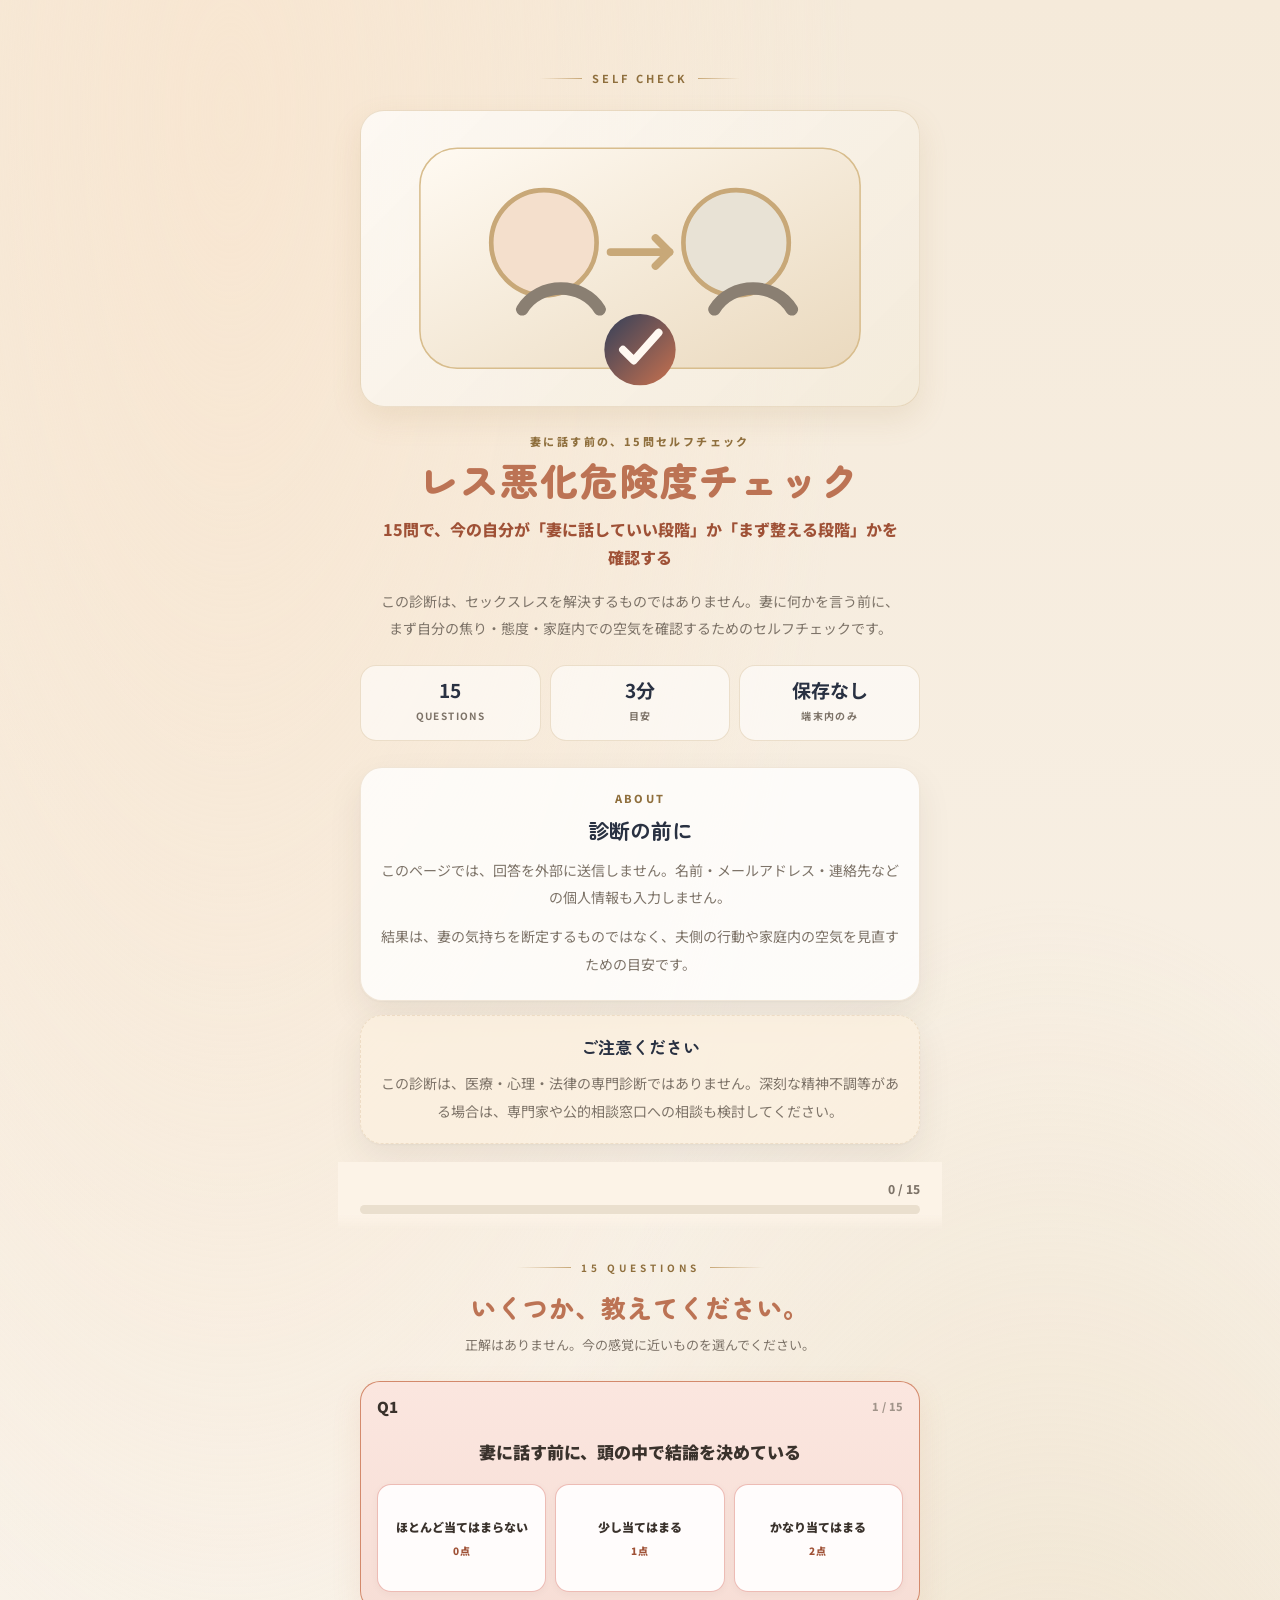
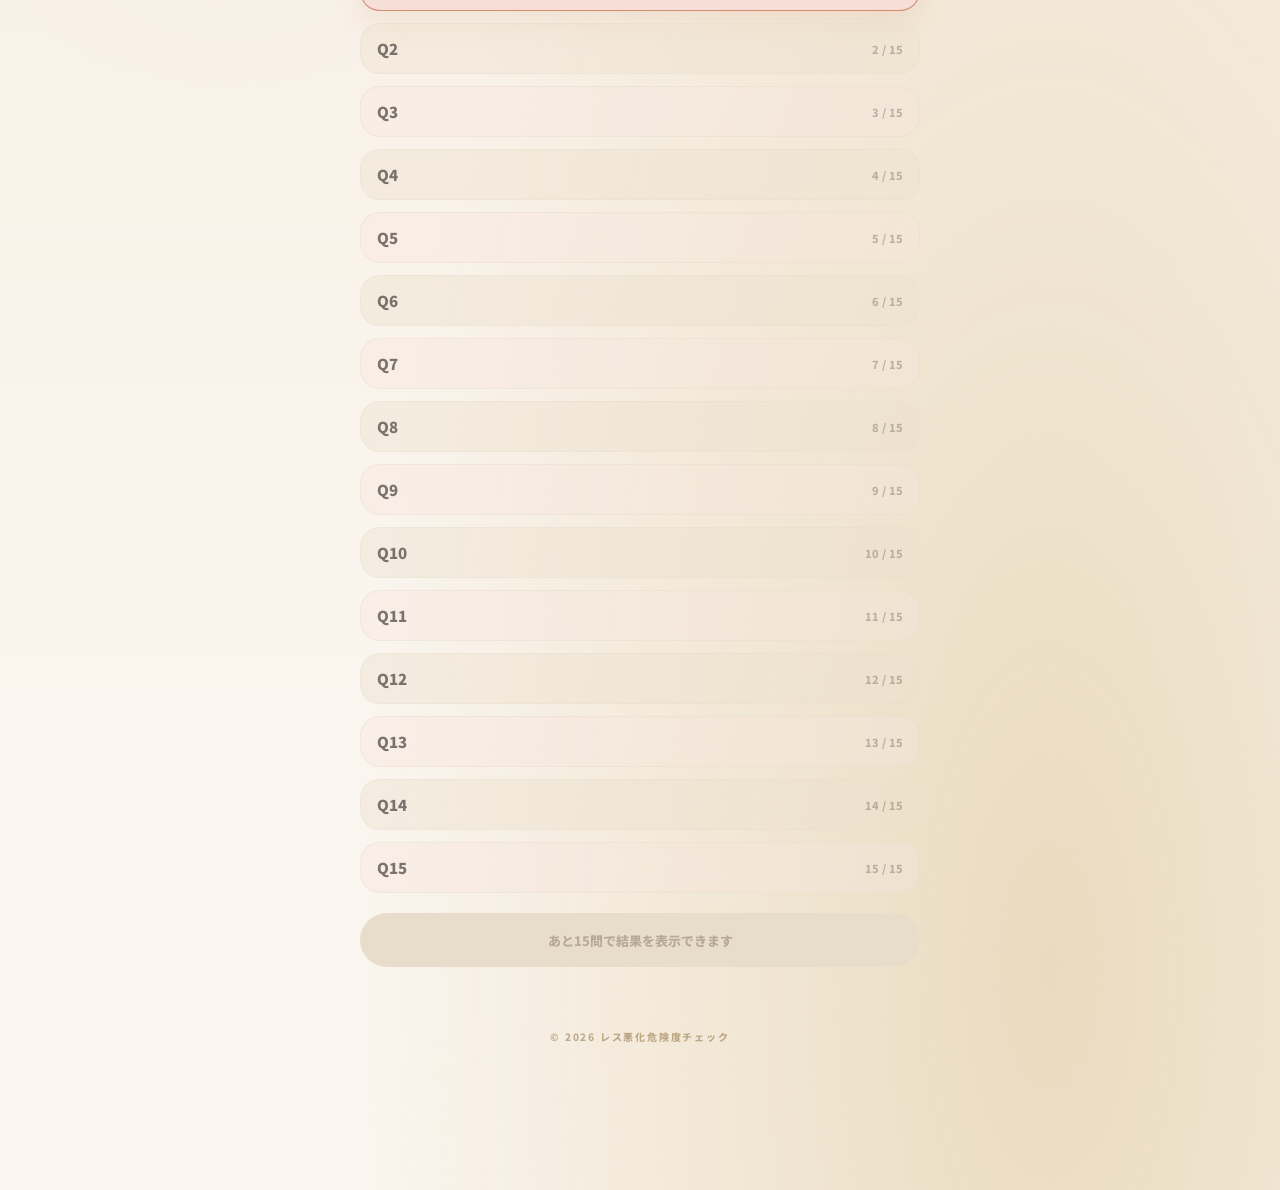
==== risk-check/index.html @ 42c85027 "Show questions on landing page" ====
<!doctype html>
<html lang="ja">
<head>
  <meta charset="utf-8">
  <meta name="viewport" content="width=device-width, initial-scale=1">
  <meta name="description" content="レス悪化危険度チェック。15問で今の状態をセルフチェックできます。">
  <title>レス悪化危険度チェック</title>
  <link rel="preconnect" href="https://fonts.googleapis.com">
  <link rel="preconnect" href="https://fonts.gstatic.com" crossorigin>
  <link href="https://fonts.googleapis.com/css2?family=Noto+Sans+JP:wght@400;500;700;800;900&family=Zen+Maru+Gothic:wght@500;700;900&display=swap" rel="stylesheet">
  <link rel="stylesheet" href="style.css">
  <script defer src="script.js"></script>
</head>
<body>
  <div class="page-bg">
    <main class="app-frame" id="app">
      <section class="screen landing-screen" id="landing-screen" aria-labelledby="hero-title">
        <div class="ornament-label">
          <span></span>
          <b>SELF CHECK</b>
          <span></span>
        </div>

        <div class="hero-visual" aria-hidden="true">
          <svg viewBox="0 0 360 190" role="img">
            <defs>
              <linearGradient id="cardGrad" x1="0" y1="0" x2="1" y2="1">
                <stop offset="0%" stop-color="#fffaf2"/>
                <stop offset="100%" stop-color="#ead9be"/>
              </linearGradient>
              <linearGradient id="inkGrad" x1="0" y1="0" x2="1" y2="1">
                <stop offset="0%" stop-color="#33405a"/>
                <stop offset="100%" stop-color="#c9714e"/>
              </linearGradient>
            </defs>
            <rect x="38" y="24" width="284" height="142" rx="24" fill="url(#cardGrad)" stroke="#d8bd8d"/>
            <circle cx="118" cy="85" r="34" fill="#f4dfcc" stroke="#c8a878" stroke-width="3"/>
            <circle cx="242" cy="85" r="34" fill="#e8e2d5" stroke="#c8a878" stroke-width="3"/>
            <path d="M104 128c11-18 39-18 50 0" stroke="#8a7f72" stroke-width="8" stroke-linecap="round" fill="none"/>
            <path d="M228 128c11-18 39-18 50 0" stroke="#8a7f72" stroke-width="8" stroke-linecap="round" fill="none"/>
            <path d="M161 91h38" stroke="#c8a878" stroke-width="5" stroke-linecap="round"/>
            <path d="M199 91l-9-9m9 9l-9 9" stroke="#c8a878" stroke-width="5" stroke-linecap="round"/>
            <circle cx="180" cy="154" r="23" fill="url(#inkGrad)"/>
            <path d="M169 154l7 7 16-18" stroke="#fff8f1" stroke-width="5" stroke-linecap="round" stroke-linejoin="round" fill="none"/>
          </svg>
        </div>

        <div class="hero-copy">
          <p class="eyebrow">妻に話す前の、15問セルフチェック</p>
          <h1 id="hero-title">レス悪化危険度チェック</h1>
          <p class="lead">15問で、今の自分が「妻に話していい段階」か「まず整える段階」かを確認する</p>
          <p class="body-copy">この診断は、セックスレスを解決するものではありません。妻に何かを言う前に、まず自分の焦り・態度・家庭内での空気を確認するためのセルフチェックです。</p>
        </div>

        <div class="meta-row" aria-label="診断の概要">
          <div><strong>15</strong><span>QUESTIONS</span></div>
          <div><strong>3分</strong><span>目安</span></div>
          <div><strong>保存なし</strong><span>端末内のみ</span></div>
        </div>

        <section class="plain-section" aria-labelledby="about-title">
          <div class="section-label">ABOUT</div>
          <h2 id="about-title">診断の前に</h2>
          <p>このページでは、回答を外部に送信しません。名前・メールアドレス・連絡先などの個人情報も入力しません。</p>
          <p>結果は、妻の気持ちを断定するものではなく、夫側の行動や家庭内の空気を見直すための目安です。</p>
        </section>

        <section class="notice-section" aria-labelledby="notice-title">
          <h2 id="notice-title">ご注意ください</h2>
          <p>この診断は、医療・心理・法律の専門診断ではありません。深刻な精神不調等がある場合は、専門家や公的相談窓口への相談も検討してください。</p>
        </section>

        <section class="quiz-block" id="quiz-screen" aria-labelledby="quiz-heading">
          <div class="quiz-top">
          <div class="quiz-status">
            <span id="quiz-count">0 / 15</span>
            <div class="progress-track" aria-hidden="true">
              <div class="progress-bar" id="progress-bar"></div>
            </div>
          </div>
          </div>

          <div class="quiz-intro">
          <div class="gold-divider" aria-hidden="true">
            <span></span>
            <b>15 QUESTIONS</b>
            <span></span>
          </div>
          <h1 id="quiz-heading">いくつか、教えてください。</h1>
          <p>正解はありません。今の感覚に近いものを選んでください。</p>
          </div>

          <div class="question-list" id="question-list"></div>

          <div class="quiz-submit" id="quiz-submit">
          <button class="primary-button" type="button" data-action="show-result" disabled>すべて回答すると結果を表示できます</button>
          </div>
        </section>

        <footer class="mini-footer">
          <span></span>
          <p>© 2026 レス悪化危険度チェック</p>
          <span></span>
        </footer>
      </section>

      <section class="screen result-screen is-hidden" id="result-screen" aria-labelledby="result-heading" aria-live="polite">
        <div class="result-top">
          <div class="result-badge">YOUR RESULT</div>
          <button class="ghost-button" type="button" data-action="restart">診断をやり直す</button>
        </div>

        <div class="score-panel">
          <p class="score-label">TOTAL SCORE</p>
          <div class="score-number"><span id="score-value">0</span><small>/30</small></div>
          <div class="danger-track" aria-hidden="true">
            <div class="danger-bar" id="danger-bar"></div>
          </div>
          <p class="score-range" id="score-range">0〜7点</p>
        </div>

        <section class="result-block">
          <p class="section-label">判定</p>
          <h2 id="result-heading"></h2>
          <p id="result-description"></p>
        </section>

        <section class="result-block">
          <p class="section-label">推奨アクション</p>
          <ul class="action-list" id="action-list"></ul>
        </section>

        <section class="common-message">
          <h2>点数に関係なく、夫側の土台を整えることは損になりません。</h2>
          <p>まず整えるべき土台は以下の5つです。</p>
          <ol>
            <li>見た目・清潔感</li>
            <li>家庭内での空気・存在感</li>
            <li>家事・育児の自分ごと化</li>
            <li>妻への依存を下げる</li>
            <li>妻のサインと、断られた後の態度</li>
          </ol>
          <p>詳しい解説はnote記事の有料部分でまとめています。</p>
        </section>

        <section class="note-cta" aria-labelledby="note-heading">
          <p class="note-kicker">CONTINUE READING</p>
          <h2 id="note-heading">詳しい読み解きと、次にやることを確認する</h2>
          <p>この診断では、大まかな危険度まで確認できます。ただし、点数だけでは「何をやめるべきか」「どこから整えるべきか」までは分かりません。</p>
          <p>note有料部分では、点数別の詳しい解説と、夫側がまず整える5つの土台を解説しています。</p>
          <a class="primary-button note-button" href="TODO_NOTE_URL">noteで詳しい解説を読む</a>
        </section>

        <section class="notice-section compact" aria-labelledby="result-notice-title">
          <h2 id="result-notice-title">この結果について</h2>
          <p>結果は専門診断ではなく、今の行動を見直すための目安です。妻の気持ちを断定するものではありません。深刻な精神不調等がある場合は、専門家や公的相談窓口も検討してください。</p>
        </section>

        <footer class="mini-footer">
          <span></span>
          <p>© 2026 レス悪化危険度チェック</p>
          <span></span>
        </footer>
      </section>
    </main>
  </div>

  <noscript>
    <p class="noscript-message">この診断を使うにはJavaScriptを有効にしてください。</p>
  </noscript>
</body>
</html>
---- risk-check/style.css ----
:root {
  --bg: #faf5ee;
  --bg-deep: #f0dfc7;
  --card: #ffffff;
  --warm: #f3ead9;
  --warm-2: #fbf0df;
  --ink: #3a322c;
  --muted: #7d7368;
  --line: #e8ddcb;
  --accent: #c9714e;
  --accent-deep: #9f5136;
  --gold: #c8a878;
  --gold-deep: #8f6f3d;
  --navy: #293142;
  --shadow: 0 1px 2px rgba(58, 50, 44, 0.04), 0 14px 34px rgba(58, 50, 44, 0.08);
}

* {
  box-sizing: border-box;
}

html {
  background: var(--bg);
  color: var(--ink);
  -webkit-text-size-adjust: 100%;
}

body {
  margin: 0;
  min-height: 100vh;
  font-family: "Noto Sans JP", "Hiragino Sans", "Yu Gothic", Meiryo, system-ui, sans-serif;
  color: var(--ink);
  background: var(--bg);
  letter-spacing: 0;
}

button,
a {
  -webkit-tap-highlight-color: transparent;
}

button {
  font: inherit;
}

.page-bg {
  min-height: 100vh;
  background:
    radial-gradient(ellipse at 18% 4%, rgba(248, 230, 209, 0.95) 0%, rgba(248, 230, 209, 0) 42%),
    radial-gradient(ellipse at 82% 92%, rgba(232, 216, 186, 0.9) 0%, rgba(232, 216, 186, 0) 46%),
    linear-gradient(180deg, #f5eada 0%, var(--bg) 82%);
  display: flex;
  justify-content: center;
}

.app-frame {
  width: 100%;
  max-width: 560px;
  min-height: 100vh;
  background: transparent;
  overflow: visible;
  position: relative;
}

.screen {
  min-height: 100vh;
  padding: 28px 22px 34px;
}

.is-hidden {
  display: none;
}

.ornament-label,
.mini-footer {
  display: flex;
  align-items: center;
  justify-content: center;
  gap: 10px;
  color: var(--gold-deep);
  font-size: 11px;
  font-weight: 800;
  letter-spacing: 3px;
}

.ornament-label span,
.mini-footer span {
  width: 42px;
  height: 1px;
  background: linear-gradient(90deg, rgba(200, 168, 120, 0), var(--gold));
}

.ornament-label span:last-child,
.mini-footer span:last-child {
  background: linear-gradient(90deg, var(--gold), rgba(200, 168, 120, 0));
}

.hero-visual {
  margin: 22px auto 18px;
  width: 100%;
  border-radius: 24px;
  background: linear-gradient(135deg, rgba(255, 255, 255, 0.72), rgba(243, 234, 217, 0.76));
  border: 1px solid rgba(200, 168, 120, 0.32);
  box-shadow: 0 12px 30px rgba(168, 134, 79, 0.14);
  overflow: hidden;
}

.hero-visual svg {
  display: block;
  width: 100%;
  height: auto;
}

.hero-copy {
  text-align: center;
}

.eyebrow,
.section-label,
.question-kicker,
.score-label,
.note-kicker {
  margin: 0;
  color: var(--gold-deep);
  font-size: 11px;
  line-height: 1.5;
  font-weight: 800;
  letter-spacing: 2.4px;
}

.hero-copy h1 {
  margin: 8px 0 12px;
  color: #bc7354;
  font-family: "Zen Maru Gothic", "Noto Sans JP", sans-serif;
  font-size: 34px;
  line-height: 1.2;
  font-weight: 900;
  letter-spacing: 2px;
}

.lead {
  margin: 0 auto 16px;
  color: var(--accent-deep);
  font-size: 16px;
  line-height: 1.8;
  font-weight: 800;
}

.body-copy,
.plain-section p,
.notice-section p,
.result-block p,
.common-message p,
.note-cta p {
  color: var(--muted);
  font-size: 14px;
  line-height: 1.95;
}

.body-copy {
  margin: 0 0 22px;
  text-align: left;
}

.primary-button,
.secondary-button,
.ghost-button,
.choice-button {
  border: 0;
  border-radius: 999px;
  cursor: pointer;
  transition: transform 0.16s ease, box-shadow 0.16s ease, background 0.16s ease, border-color 0.16s ease;
}

.primary-button {
  width: 100%;
  min-height: 58px;
  display: inline-flex;
  align-items: center;
  justify-content: center;
  padding: 17px 22px;
  background: linear-gradient(135deg, var(--accent) 0%, #dc7e59 50%, var(--accent) 100%);
  color: #fff8f1;
  box-shadow: 0 10px 26px rgba(201, 113, 78, 0.34), inset 0 1px 0 rgba(255, 255, 255, 0.24);
  font-size: 16px;
  font-weight: 800;
  letter-spacing: 1px;
  text-decoration: none;
  text-align: center;
  position: relative;
  overflow: hidden;
}

.primary-button:disabled {
  cursor: default;
  color: #b8a896;
  background: #e8ddcb;
  box-shadow: none;
}

.primary-button:not(:disabled):active,
.secondary-button:active,
.choice-button:active {
  transform: scale(0.985);
}

.meta-row {
  display: grid;
  grid-template-columns: repeat(3, 1fr);
  gap: 9px;
  margin: 20px 0 26px;
}

.meta-row div {
  min-height: 76px;
  padding: 13px 6px;
  border: 1px solid rgba(200, 168, 120, 0.32);
  border-radius: 16px;
  background: rgba(255, 255, 255, 0.58);
  text-align: center;
}

.meta-row strong {
  display: block;
  color: var(--navy);
  font-size: 19px;
  line-height: 1.2;
}

.meta-row span {
  display: block;
  margin-top: 6px;
  color: var(--muted);
  font-size: 10px;
  font-weight: 700;
  letter-spacing: 1.4px;
}

.plain-section,
.notice-section,
.question-card,
.result-block,
.score-panel,
.common-message,
.note-cta {
  background: rgba(255, 255, 255, 0.78);
  border: 1px solid rgba(200, 168, 120, 0.26);
  border-radius: 22px;
  box-shadow: var(--shadow);
}

.plain-section {
  padding: 22px 20px;
}

.plain-section h2,
.notice-section h2,
.result-block h2,
.common-message h2,
.note-cta h2 {
  margin: 8px 0 10px;
  color: var(--navy);
  font-family: "Zen Maru Gothic", "Noto Sans JP", sans-serif;
  font-size: 21px;
  line-height: 1.55;
  letter-spacing: 0;
}

.plain-section p,
.notice-section p,
.result-block p,
.common-message p,
.note-cta p {
  margin: 0;
}

.plain-section p + p,
.note-cta p + p {
  margin-top: 12px;
}

.notice-section {
  margin-top: 14px;
  padding: 18px 18px;
  background: rgba(251, 240, 223, 0.78);
  border-style: dashed;
}

.notice-section h2 {
  margin-top: 0;
  font-size: 17px;
}

.compact {
  margin-top: 16px;
}

.mini-footer {
  margin-top: 50px;
  padding-bottom: 22px;
  opacity: 0.54;
  font-size: 10px;
  letter-spacing: 1.8px;
}

.mini-footer p {
  margin: 0;
}

.mini-footer span {
  display: none;
}

.quiz-block {
  margin-top: 18px;
  padding-bottom: 12px;
}

.quiz-top {
  position: sticky;
  top: 0;
  z-index: 10;
  display: flex;
  align-items: center;
  gap: 14px;
  margin: 0 -22px 22px;
  padding: 16px 22px;
  background: linear-gradient(180deg, #fcf3e7 76%, rgba(252, 243, 231, 0));
}

.ghost-button {
  flex: 0 0 auto;
  min-height: 38px;
  padding: 8px 14px;
  color: var(--gold-deep);
  background: rgba(255, 255, 255, 0.68);
  border: 1px solid rgba(200, 168, 120, 0.32);
  font-size: 13px;
  font-weight: 800;
  letter-spacing: 0;
}

.quiz-status {
  flex: 1;
}

.quiz-status span {
  display: block;
  margin-bottom: 8px;
  color: var(--muted);
  font-size: 12px;
  font-weight: 800;
  text-align: right;
}

.progress-track,
.danger-track {
  width: 100%;
  height: 9px;
  overflow: hidden;
  border-radius: 999px;
  background: #eadfce;
}

.progress-bar,
.danger-bar {
  width: 0%;
  height: 100%;
  border-radius: inherit;
  background: linear-gradient(90deg, var(--gold), var(--accent));
  transition: width 0.24s ease;
}

.quiz-intro {
  margin: 30px 0 24px;
  text-align: center;
}

.gold-divider {
  display: flex;
  align-items: center;
  justify-content: center;
  gap: 10px;
  margin-bottom: 14px;
  color: var(--gold-deep);
  font-size: 10px;
  font-weight: 900;
  letter-spacing: 4px;
}

.gold-divider span {
  width: 54px;
  height: 1px;
  background: linear-gradient(90deg, rgba(200, 168, 120, 0), var(--gold));
}

.gold-divider span:last-child {
  background: linear-gradient(90deg, var(--gold), rgba(200, 168, 120, 0));
}

.quiz-intro h1 {
  margin: 0 0 8px;
  color: #bc7354;
  font-family: "Zen Maru Gothic", "Noto Sans JP", sans-serif;
  font-size: 25px;
  line-height: 1.45;
  font-weight: 900;
  letter-spacing: 1px;
}

.quiz-intro p {
  margin: 0;
  color: var(--muted);
  font-size: 13px;
  line-height: 1.8;
}

.question-list {
  display: grid;
  gap: 12px;
}

.accordion-question {
  border-radius: 20px;
  background: rgba(237, 225, 207, 0.62);
  border: 1px solid rgba(232, 221, 203, 0.75);
  overflow: hidden;
  transition: background 0.22s ease, border-color 0.22s ease, box-shadow 0.22s ease;
}

.accordion-question:nth-child(odd) {
  background: rgba(248, 230, 222, 0.58);
}

.accordion-question.is-open {
  background: linear-gradient(180deg, #fbe6df 0%, #f7ded6 100%);
  border-color: rgba(232, 168, 160, 0.78);
  box-shadow: 0 12px 30px rgba(201, 113, 78, 0.12);
}

.accordion-question.is-open:nth-child(even) {
  background: linear-gradient(180deg, #f2e5d0 0%, #eadbc2 100%);
  border-color: rgba(200, 168, 120, 0.52);
}

.accordion-question.is-answered:not(.is-open) {
  background: rgba(255, 250, 242, 0.74);
  border-color: rgba(200, 168, 120, 0.28);
}

.accordion-question.is-active {
  border-color: rgba(201, 113, 78, 0.78);
}

.accordion-question.is-locked {
  opacity: 0.66;
}

.question-summary {
  width: 100%;
  min-height: 48px;
  display: flex;
  align-items: center;
  justify-content: space-between;
  gap: 12px;
  padding: 14px 16px;
  color: var(--ink);
  background: transparent;
  border: 0;
  font: inherit;
  cursor: pointer;
}

.question-summary:disabled {
  cursor: default;
}

.summary-title {
  color: var(--ink);
  font-size: 15px;
  font-weight: 900;
}

.summary-meta {
  color: rgba(125, 115, 104, 0.72);
  font-size: 11px;
  font-weight: 800;
}

.summary-answer {
  display: inline-flex;
  align-items: center;
  min-height: 24px;
  padding: 4px 9px;
  border-radius: 999px;
  color: var(--accent-deep);
  background: rgba(255, 255, 255, 0.64);
  border: 1px solid rgba(200, 168, 120, 0.25);
  font-size: 10px;
  font-weight: 900;
}

.question-body {
  padding: 2px 16px 18px;
}

.question-body h2 {
  margin: 4px 0 18px;
  color: var(--ink);
  font-size: 17px;
  line-height: 1.75;
  font-weight: 900;
  text-align: center;
  letter-spacing: 0;
}

.choices {
  display: grid;
  grid-template-columns: repeat(3, minmax(0, 1fr));
  gap: 9px;
}

.choice-button {
  width: 100%;
  min-height: 108px;
  padding: 10px 7px;
  color: var(--ink);
  background: rgba(255, 255, 255, 0.9);
  border: 1.5px solid rgba(232, 168, 160, 0.76);
  border-radius: 14px;
  box-shadow: 0 2px 8px rgba(58, 50, 44, 0.04);
  text-align: center;
}

.choice-button.is-selected {
  color: var(--navy);
  border-color: var(--accent);
  background: #fffaf2;
  box-shadow: 0 8px 18px rgba(201, 113, 78, 0.16), inset 0 0 0 2px rgba(255, 255, 255, 0.65);
}

.choice-main {
  min-height: 86px;
  display: flex;
  flex-direction: column;
  align-items: center;
  justify-content: center;
  gap: 7px;
  font-size: 12px;
  font-weight: 900;
  line-height: 1.55;
}

.choice-score {
  color: var(--accent-deep);
  font-size: 10px;
  font-weight: 900;
  letter-spacing: 1px;
}

.quiz-submit {
  margin-top: 20px;
}

.quiz-submit .primary-button:disabled {
  min-height: 54px;
  font-size: 13px;
  letter-spacing: 0;
}

.result-screen {
  padding-top: 22px;
}

.result-top {
  display: flex;
  align-items: center;
  justify-content: space-between;
  gap: 12px;
  margin-bottom: 14px;
}

.result-badge {
  display: inline-flex;
  align-items: center;
  min-height: 32px;
  padding: 7px 13px;
  color: var(--gold-deep);
  background: rgba(255, 255, 255, 0.7);
  border: 1px solid var(--gold);
  border-radius: 999px;
  font-size: 10px;
  font-weight: 800;
  letter-spacing: 2px;
}

.score-panel {
  padding: 24px 22px 20px;
  text-align: center;
  background:
    radial-gradient(ellipse at 50% 0%, rgba(251, 228, 212, 0.78) 0%, rgba(251, 228, 212, 0) 62%),
    linear-gradient(180deg, #ffffff 0%, #fffbf4 100%);
}

.score-number {
  margin: 6px 0 14px;
  color: var(--navy);
  font-size: 64px;
  line-height: 1;
  font-weight: 900;
}

.score-number small {
  color: var(--muted);
  font-size: 24px;
  font-weight: 800;
}

.score-range {
  margin: 10px 0 0;
  color: var(--gold-deep);
  font-size: 12px;
  font-weight: 800;
  letter-spacing: 1.6px;
}

.result-block,
.common-message,
.note-cta {
  margin-top: 14px;
  padding: 22px 20px;
}

.action-list {
  display: grid;
  gap: 10px;
  margin: 14px 0 0;
  padding: 0;
  list-style: none;
}

.action-list li,
.common-message li {
  color: var(--ink);
  font-size: 14px;
  line-height: 1.8;
}

.action-list li {
  position: relative;
  padding: 11px 12px 11px 34px;
  border-radius: 14px;
  background: #fffaf2;
  border: 1px solid var(--line);
}

.action-list li::before {
  content: "";
  position: absolute;
  top: 19px;
  left: 15px;
  width: 8px;
  height: 8px;
  border-radius: 50%;
  background: linear-gradient(135deg, var(--gold), var(--accent));
}

.common-message {
  background: linear-gradient(135deg, #fbe9d6 0%, var(--warm) 100%);
}

.common-message h2 {
  font-size: 18px;
}

.common-message ol {
  display: grid;
  gap: 7px;
  margin: 12px 0;
  padding-left: 24px;
}

.note-cta {
  color: #fbf6ed;
  background:
    radial-gradient(ellipse at 18% 0%, rgba(201, 113, 78, 0.28) 0%, rgba(201, 113, 78, 0) 55%),
    linear-gradient(135deg, #293142 0%, #3a322c 100%);
  border-color: rgba(200, 168, 120, 0.34);
}

.note-cta h2 {
  color: #fbf6ed;
}

.note-cta p {
  color: rgba(251, 246, 237, 0.74);
}

.note-kicker {
  color: var(--gold);
}

.note-button {
  margin-top: 18px;
}

.noscript-message {
  margin: 16px;
  padding: 16px;
  color: var(--ink);
  background: #fff;
  border: 1px solid var(--line);
  border-radius: 12px;
}

@media (min-width: 720px) {
  .page-bg {
    align-items: flex-start;
    padding: 70px 20px 90px;
  }

  .app-frame {
    min-height: auto;
    border-radius: 0;
    box-shadow: none;
  }

  .screen {
    min-height: auto;
    padding: 0 0 34px;
  }

  .landing-screen {
    text-align: center;
  }

  .hero-visual {
    margin-top: 24px;
    margin-bottom: 26px;
  }

  .hero-copy h1 {
    font-size: 38px;
  }

  .lead {
    max-width: 520px;
    margin-left: auto;
    margin-right: auto;
  }

  .body-copy {
    max-width: 520px;
    margin-left: auto;
    margin-right: auto;
    text-align: center;
  }

  .quiz-top {
    padding-top: 18px;
  }
}

@media (max-width: 374px) {
  .screen {
    padding-left: 18px;
    padding-right: 18px;
  }

  .hero-copy h1 {
    font-size: 30px;
  }

  .lead {
    font-size: 15px;
  }

  .meta-row {
    gap: 7px;
  }

  .choices {
    gap: 7px;
  }

  .choice-button {
    min-height: 104px;
    padding: 9px 5px;
  }

  .choice-main {
    font-size: 11px;
  }
}
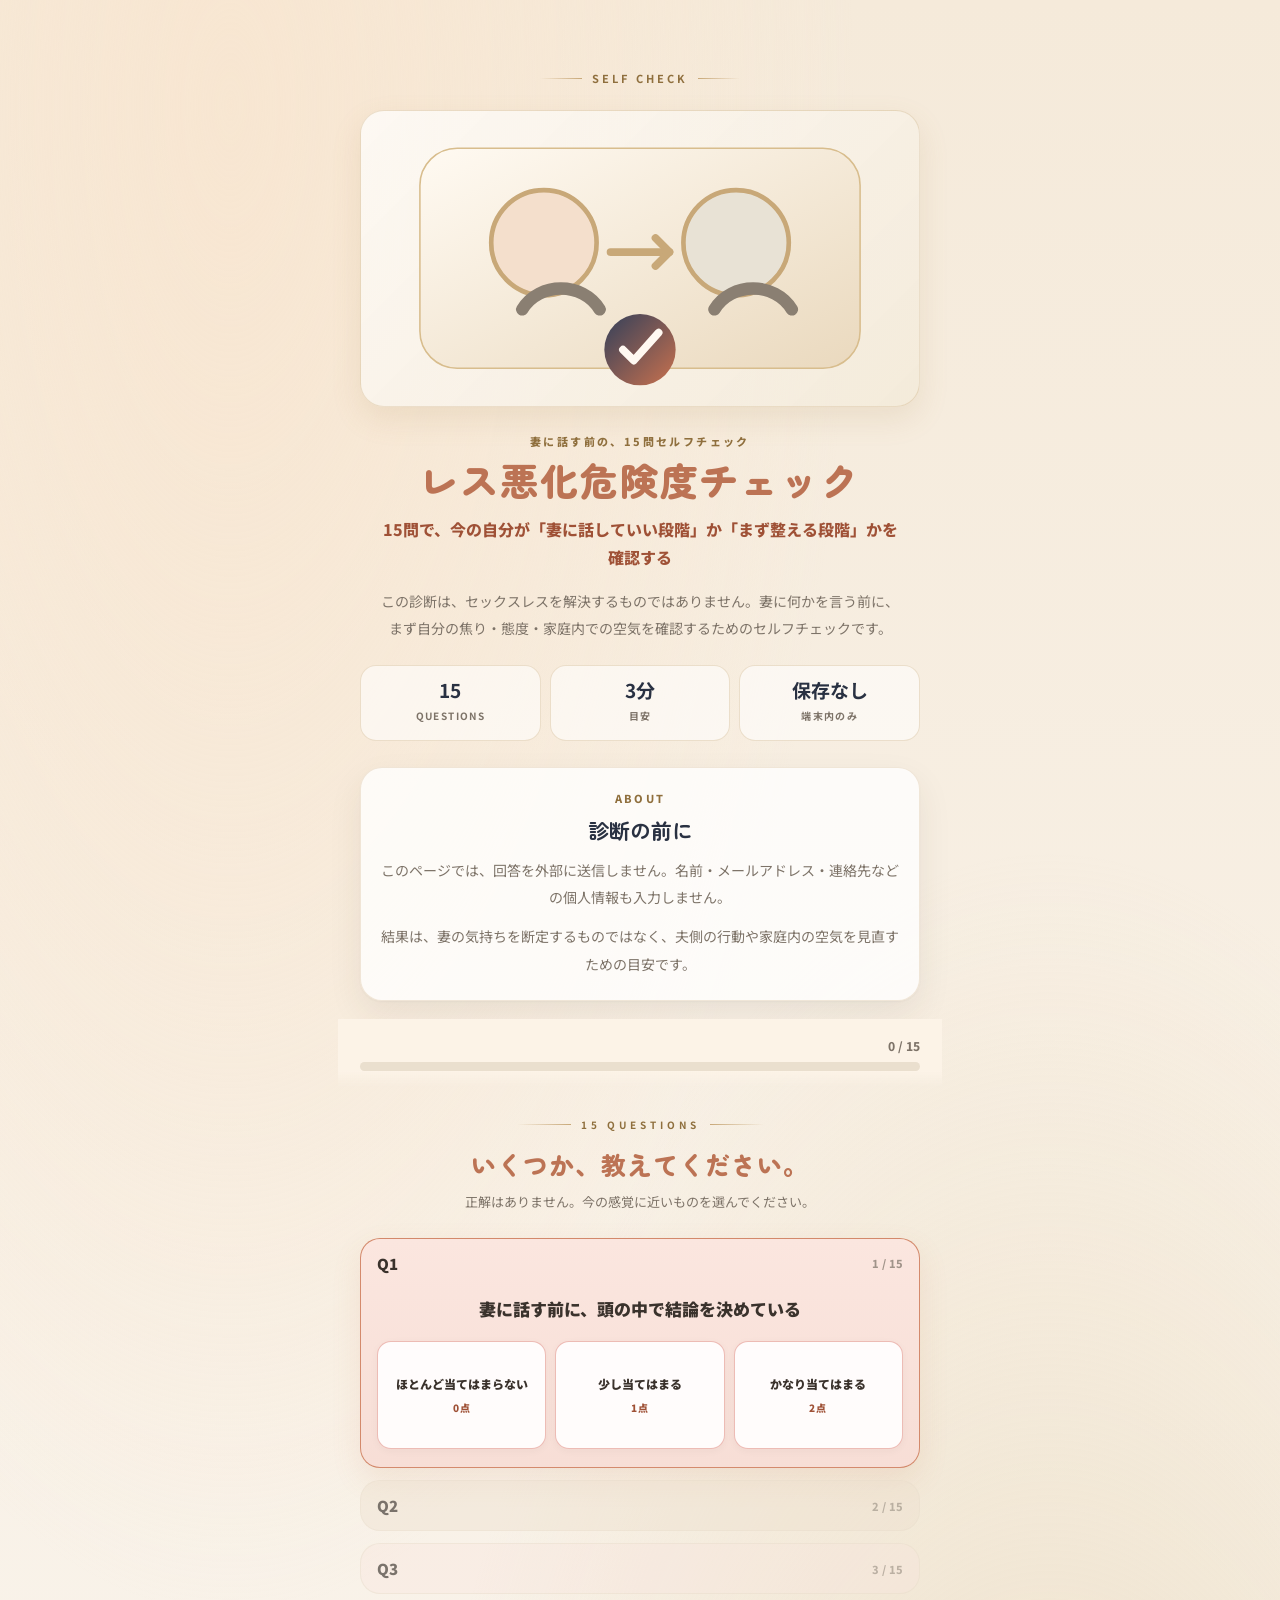
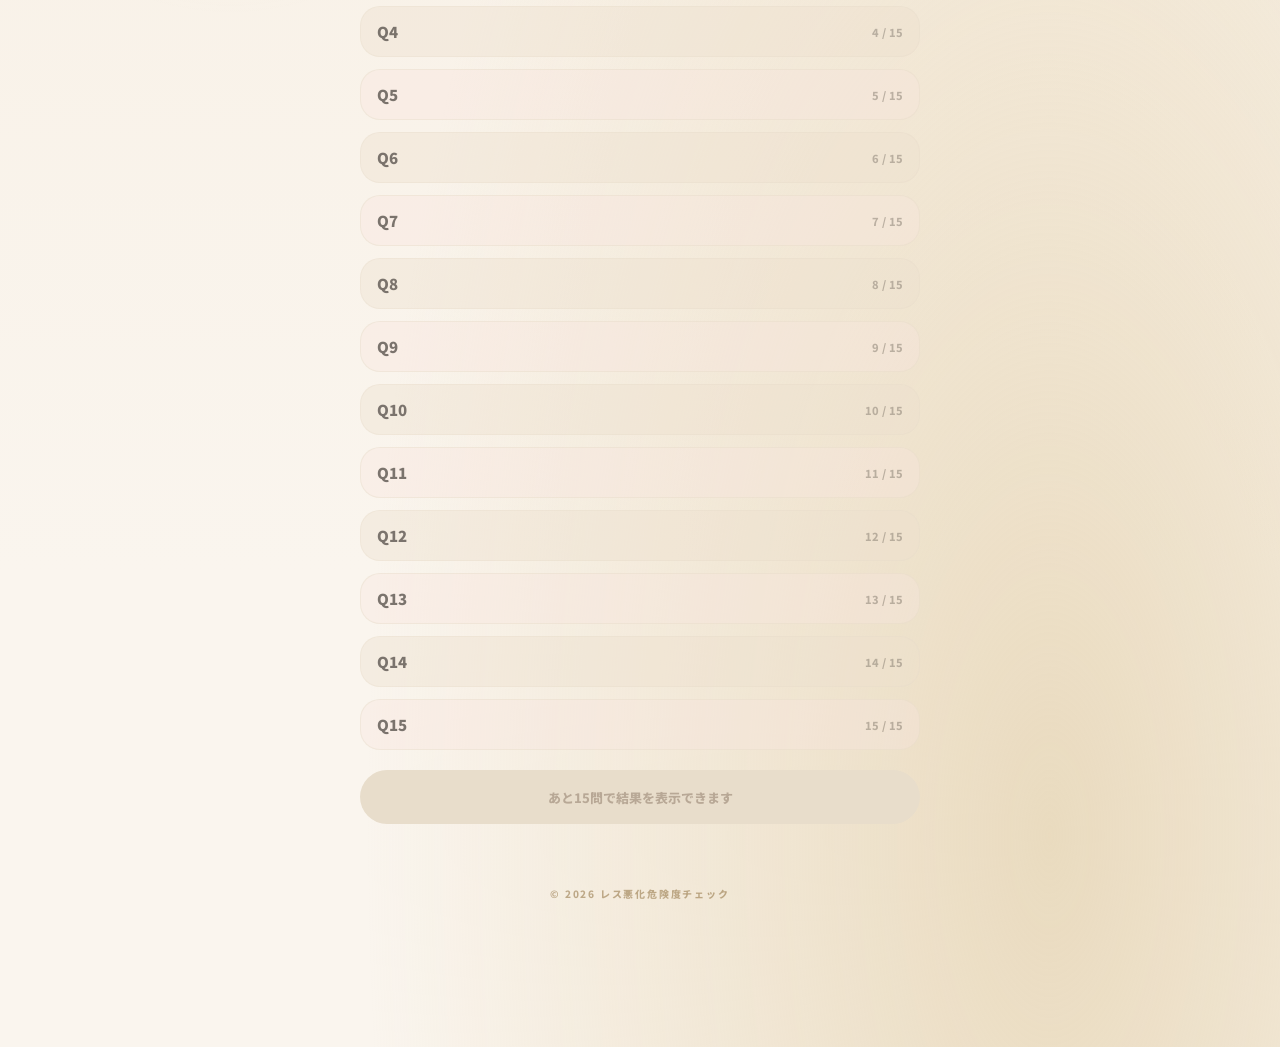
==== commit 69b0e809: "Remove landing notice section" ====
--- a/risk-check/index.html
+++ b/risk-check/index.html
@@ -8,8 +8,8 @@
   <link rel="preconnect" href="https://fonts.googleapis.com">
   <link rel="preconnect" href="https://fonts.gstatic.com" crossorigin>
   <link href="https://fonts.googleapis.com/css2?family=Noto+Sans+JP:wght@400;500;700;800;900&family=Zen+Maru+Gothic:wght@500;700;900&display=swap" rel="stylesheet">
-  <link rel="stylesheet" href="style.css">
-  <script defer src="script.js"></script>
+  <link rel="stylesheet" href="style.css?v=20260508-3">
+  <script defer src="script.js?v=20260508-3"></script>
 </head>
 <body>
   <div class="page-bg">
@@ -63,11 +63,6 @@
           <h2 id="about-title">診断の前に</h2>
           <p>このページでは、回答を外部に送信しません。名前・メールアドレス・連絡先などの個人情報も入力しません。</p>
           <p>結果は、妻の気持ちを断定するものではなく、夫側の行動や家庭内の空気を見直すための目安です。</p>
-        </section>
-
-        <section class="notice-section" aria-labelledby="notice-title">
-          <h2 id="notice-title">ご注意ください</h2>
-          <p>この診断は、医療・心理・法律の専門診断ではありません。深刻な精神不調等がある場合は、専門家や公的相談窓口への相談も検討してください。</p>
         </section>
 
         <section class="quiz-block" id="quiz-screen" aria-labelledby="quiz-heading">
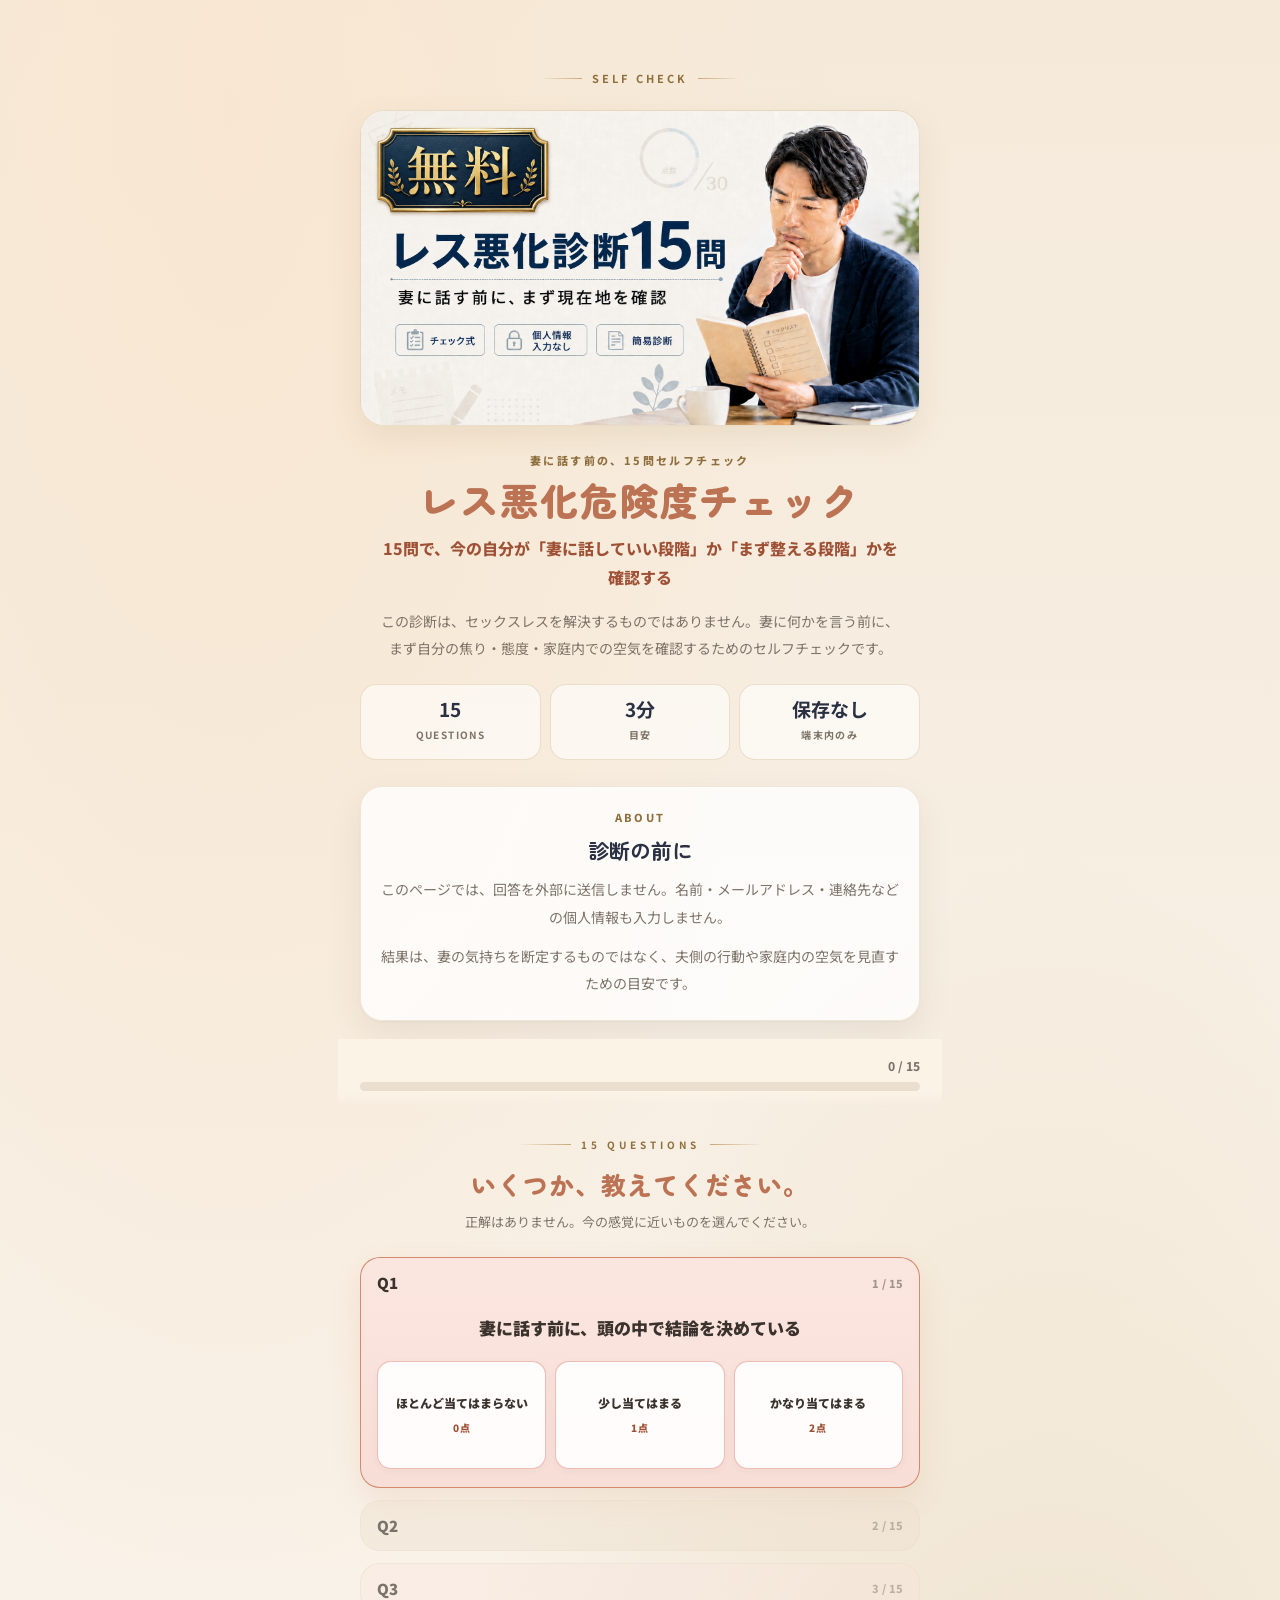
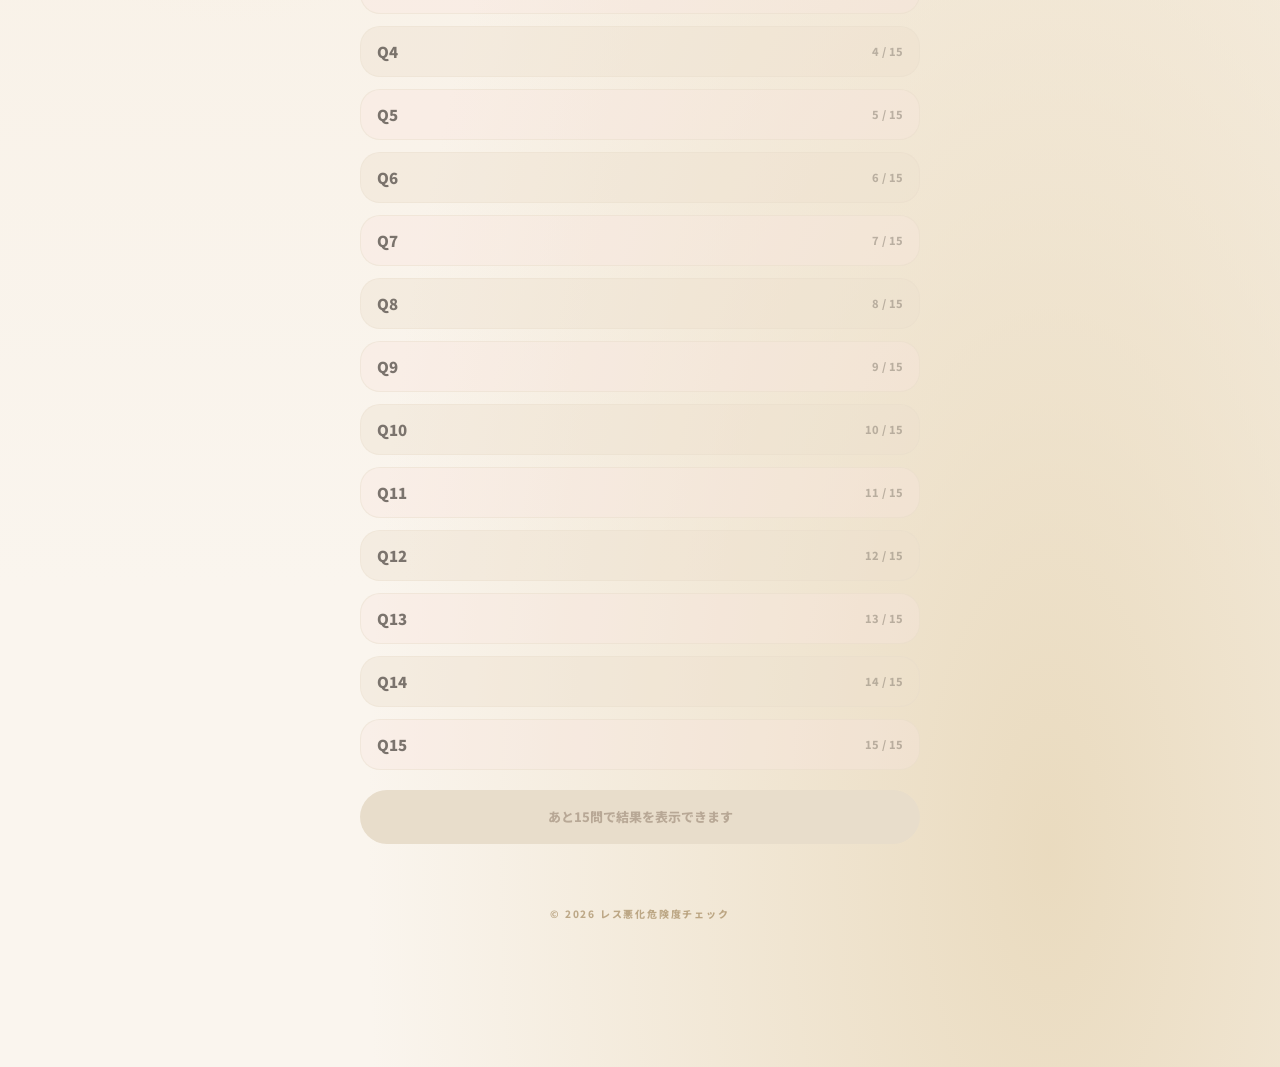
==== commit 2fa22455: "Add risk check eyecatch image" ====
--- a/risk-check/index.html
+++ b/risk-check/index.html
@@ -8,8 +8,8 @@
   <link rel="preconnect" href="https://fonts.googleapis.com">
   <link rel="preconnect" href="https://fonts.gstatic.com" crossorigin>
   <link href="https://fonts.googleapis.com/css2?family=Noto+Sans+JP:wght@400;500;700;800;900&family=Zen+Maru+Gothic:wght@500;700;900&display=swap" rel="stylesheet">
-  <link rel="stylesheet" href="style.css?v=20260508-3">
-  <script defer src="script.js?v=20260508-3"></script>
+  <link rel="stylesheet" href="style.css?v=20260508-5">
+  <script defer src="script.js?v=20260508-5"></script>
 </head>
 <body>
   <div class="page-bg">
@@ -21,28 +21,8 @@
           <span></span>
         </div>
 
-        <div class="hero-visual" aria-hidden="true">
-          <svg viewBox="0 0 360 190" role="img">
-            <defs>
-              <linearGradient id="cardGrad" x1="0" y1="0" x2="1" y2="1">
-                <stop offset="0%" stop-color="#fffaf2"/>
-                <stop offset="100%" stop-color="#ead9be"/>
-              </linearGradient>
-              <linearGradient id="inkGrad" x1="0" y1="0" x2="1" y2="1">
-                <stop offset="0%" stop-color="#33405a"/>
-                <stop offset="100%" stop-color="#c9714e"/>
-              </linearGradient>
-            </defs>
-            <rect x="38" y="24" width="284" height="142" rx="24" fill="url(#cardGrad)" stroke="#d8bd8d"/>
-            <circle cx="118" cy="85" r="34" fill="#f4dfcc" stroke="#c8a878" stroke-width="3"/>
-            <circle cx="242" cy="85" r="34" fill="#e8e2d5" stroke="#c8a878" stroke-width="3"/>
-            <path d="M104 128c11-18 39-18 50 0" stroke="#8a7f72" stroke-width="8" stroke-linecap="round" fill="none"/>
-            <path d="M228 128c11-18 39-18 50 0" stroke="#8a7f72" stroke-width="8" stroke-linecap="round" fill="none"/>
-            <path d="M161 91h38" stroke="#c8a878" stroke-width="5" stroke-linecap="round"/>
-            <path d="M199 91l-9-9m9 9l-9 9" stroke="#c8a878" stroke-width="5" stroke-linecap="round"/>
-            <circle cx="180" cy="154" r="23" fill="url(#inkGrad)"/>
-            <path d="M169 154l7 7 16-18" stroke="#fff8f1" stroke-width="5" stroke-linecap="round" stroke-linejoin="round" fill="none"/>
-          </svg>
+        <div class="hero-visual">
+          <img src="less_checklist.png" alt="レス悪化診断15問のアイキャッチ">
         </div>
 
         <div class="hero-copy">
@@ -146,11 +126,6 @@
           <a class="primary-button note-button" href="TODO_NOTE_URL">noteで詳しい解説を読む</a>
         </section>
 
-        <section class="notice-section compact" aria-labelledby="result-notice-title">
-          <h2 id="result-notice-title">この結果について</h2>
-          <p>結果は専門診断ではなく、今の行動を見直すための目安です。妻の気持ちを断定するものではありません。深刻な精神不調等がある場合は、専門家や公的相談窓口も検討してください。</p>
-        </section>
-
         <footer class="mini-footer">
           <span></span>
           <p>© 2026 レス悪化危険度チェック</p>
--- a/risk-check/style.css
+++ b/risk-check/style.css
@@ -105,7 +105,7 @@
   overflow: hidden;
 }
 
-.hero-visual svg {
+.hero-visual img {
   display: block;
   width: 100%;
   height: auto;
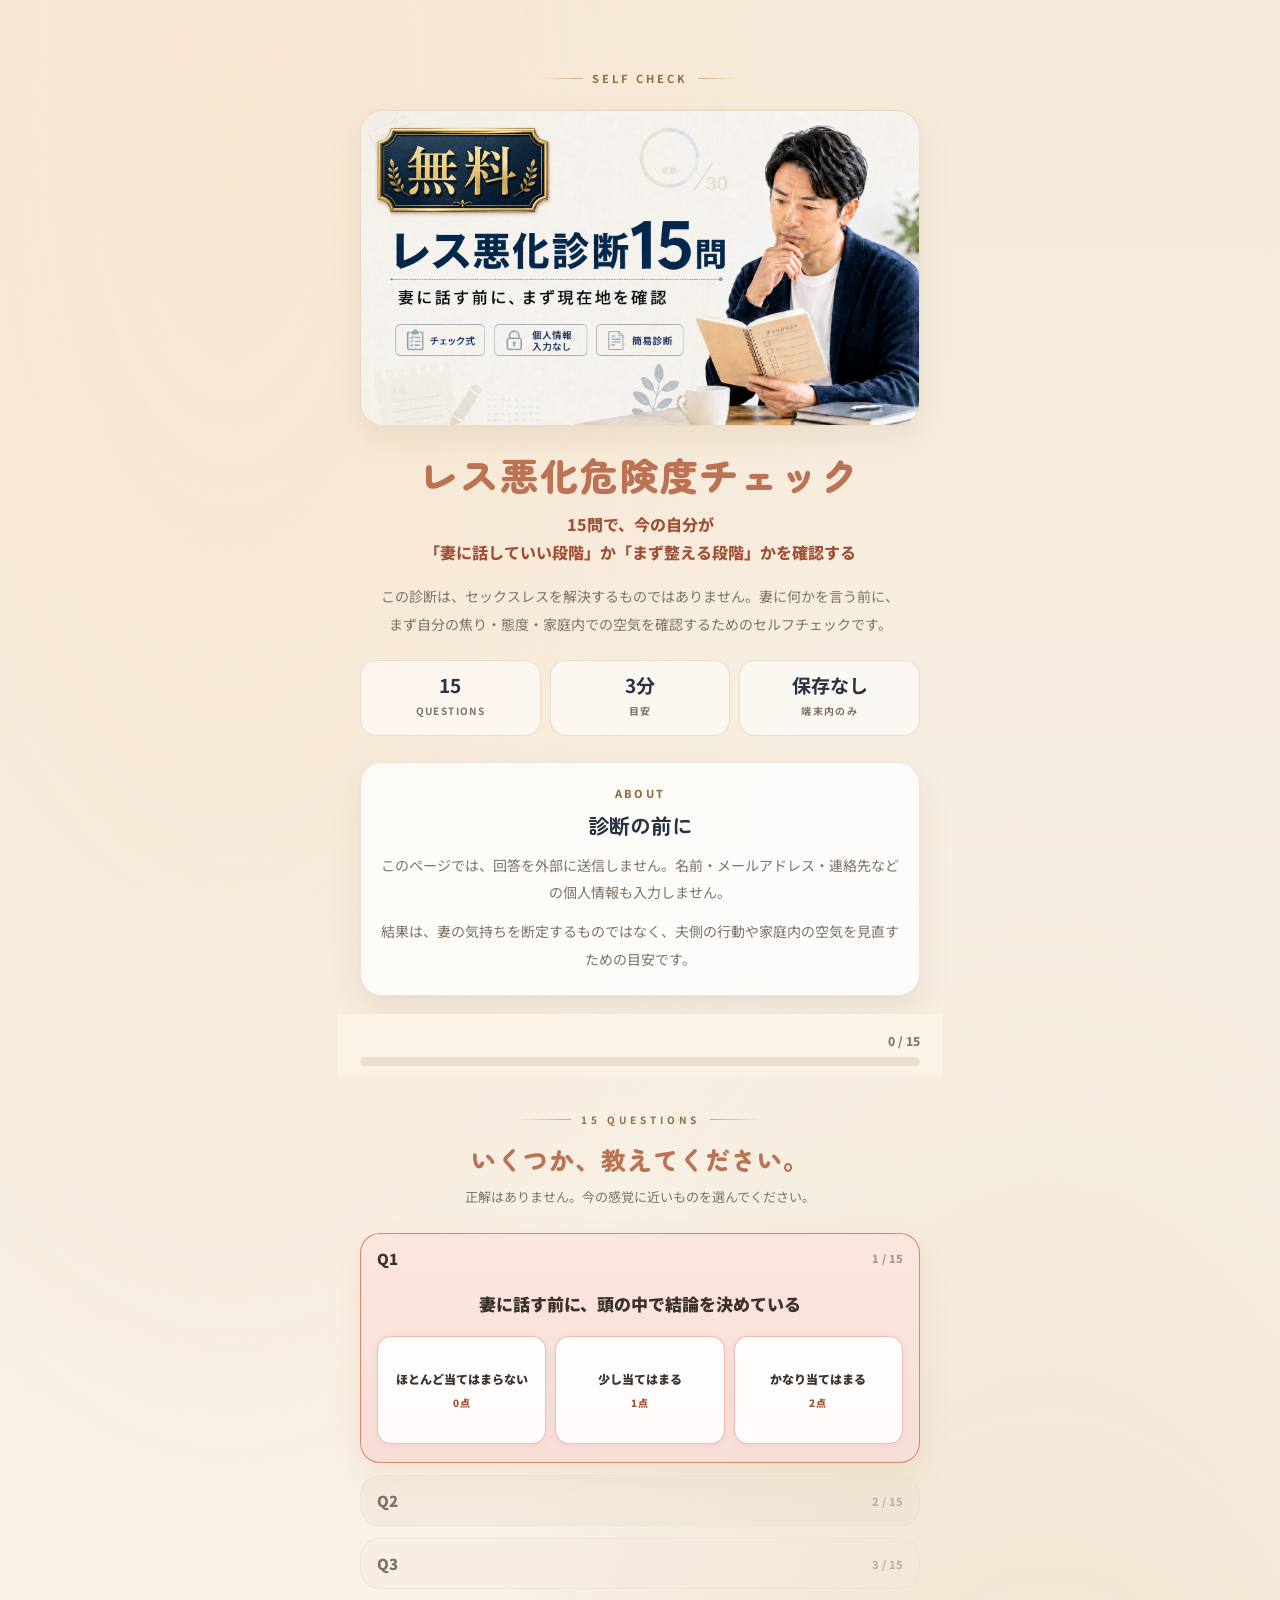
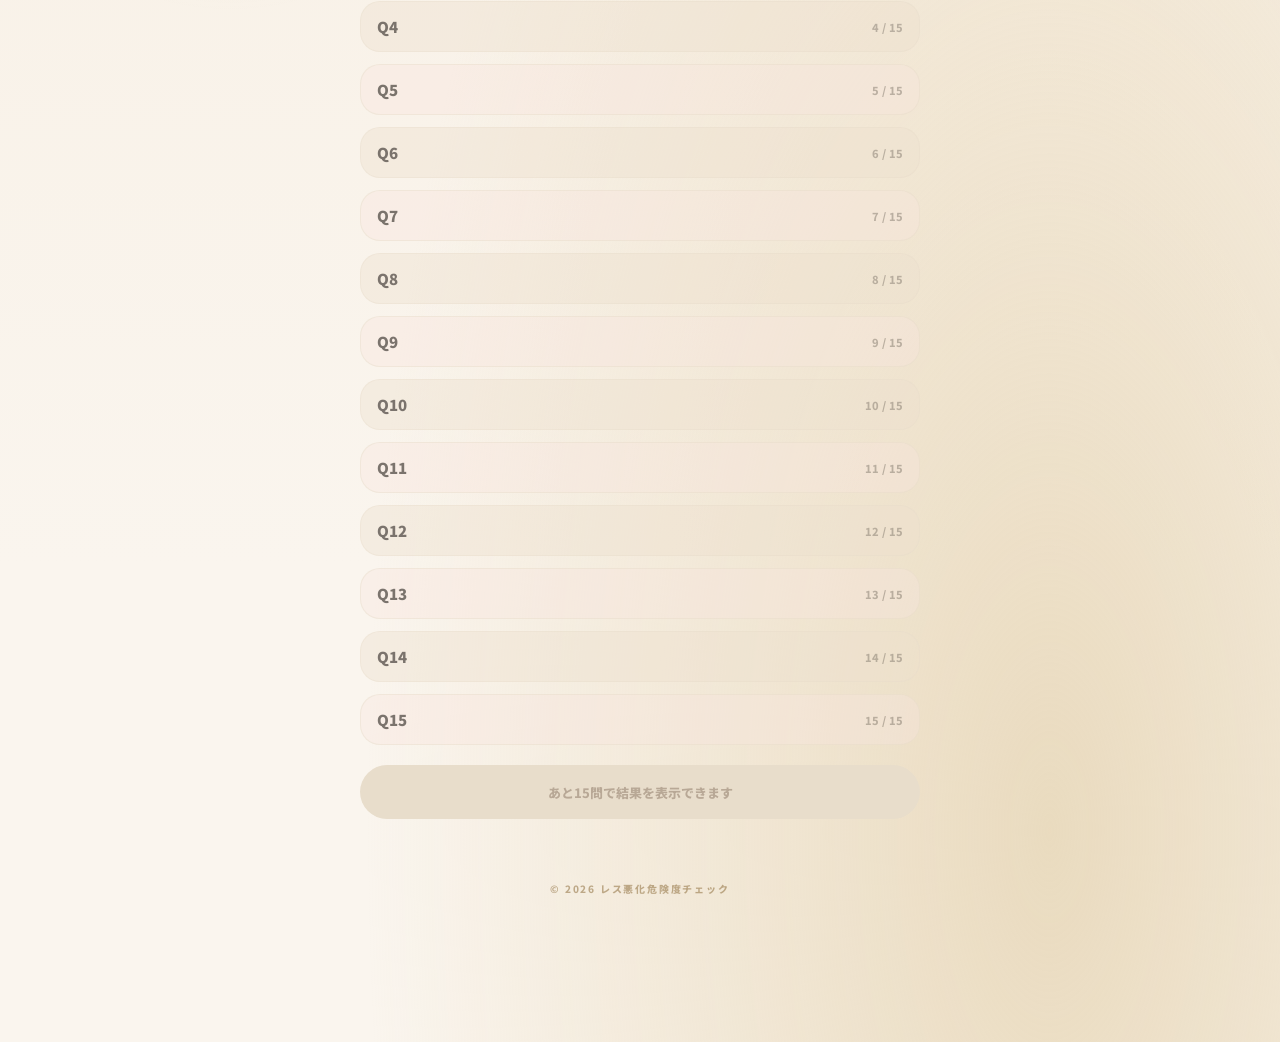
==== commit e0614469: "Tighten hero subtitle layout" ====
--- a/risk-check/index.html
+++ b/risk-check/index.html
@@ -8,8 +8,8 @@
   <link rel="preconnect" href="https://fonts.googleapis.com">
   <link rel="preconnect" href="https://fonts.gstatic.com" crossorigin>
   <link href="https://fonts.googleapis.com/css2?family=Noto+Sans+JP:wght@400;500;700;800;900&family=Zen+Maru+Gothic:wght@500;700;900&display=swap" rel="stylesheet">
-  <link rel="stylesheet" href="style.css?v=20260508-5">
-  <script defer src="script.js?v=20260508-5"></script>
+  <link rel="stylesheet" href="style.css?v=20260508-6">
+  <script defer src="script.js?v=20260508-6"></script>
 </head>
 <body>
   <div class="page-bg">
@@ -26,9 +26,8 @@
         </div>
 
         <div class="hero-copy">
-          <p class="eyebrow">妻に話す前の、15問セルフチェック</p>
           <h1 id="hero-title">レス悪化危険度チェック</h1>
-          <p class="lead">15問で、今の自分が「妻に話していい段階」か「まず整える段階」かを確認する</p>
+          <p class="lead">15問で、今の自分が<br>「妻に話していい段階」か<br class="mobile-break">「まず整える段階」かを確認する</p>
           <p class="body-copy">この診断は、セックスレスを解決するものではありません。妻に何かを言う前に、まず自分の焦り・態度・家庭内での空気を確認するためのセルフチェックです。</p>
         </div>
 
--- a/risk-check/style.css
+++ b/risk-check/style.css
@@ -146,6 +146,10 @@
   font-weight: 800;
 }
 
+.mobile-break {
+  display: none;
+}
+
 .body-copy,
 .plain-section p,
 .notice-section p,
@@ -792,3 +796,9 @@
     font-size: 11px;
   }
 }
+
+@media (max-width: 560px) {
+  .mobile-break {
+    display: block;
+  }
+}
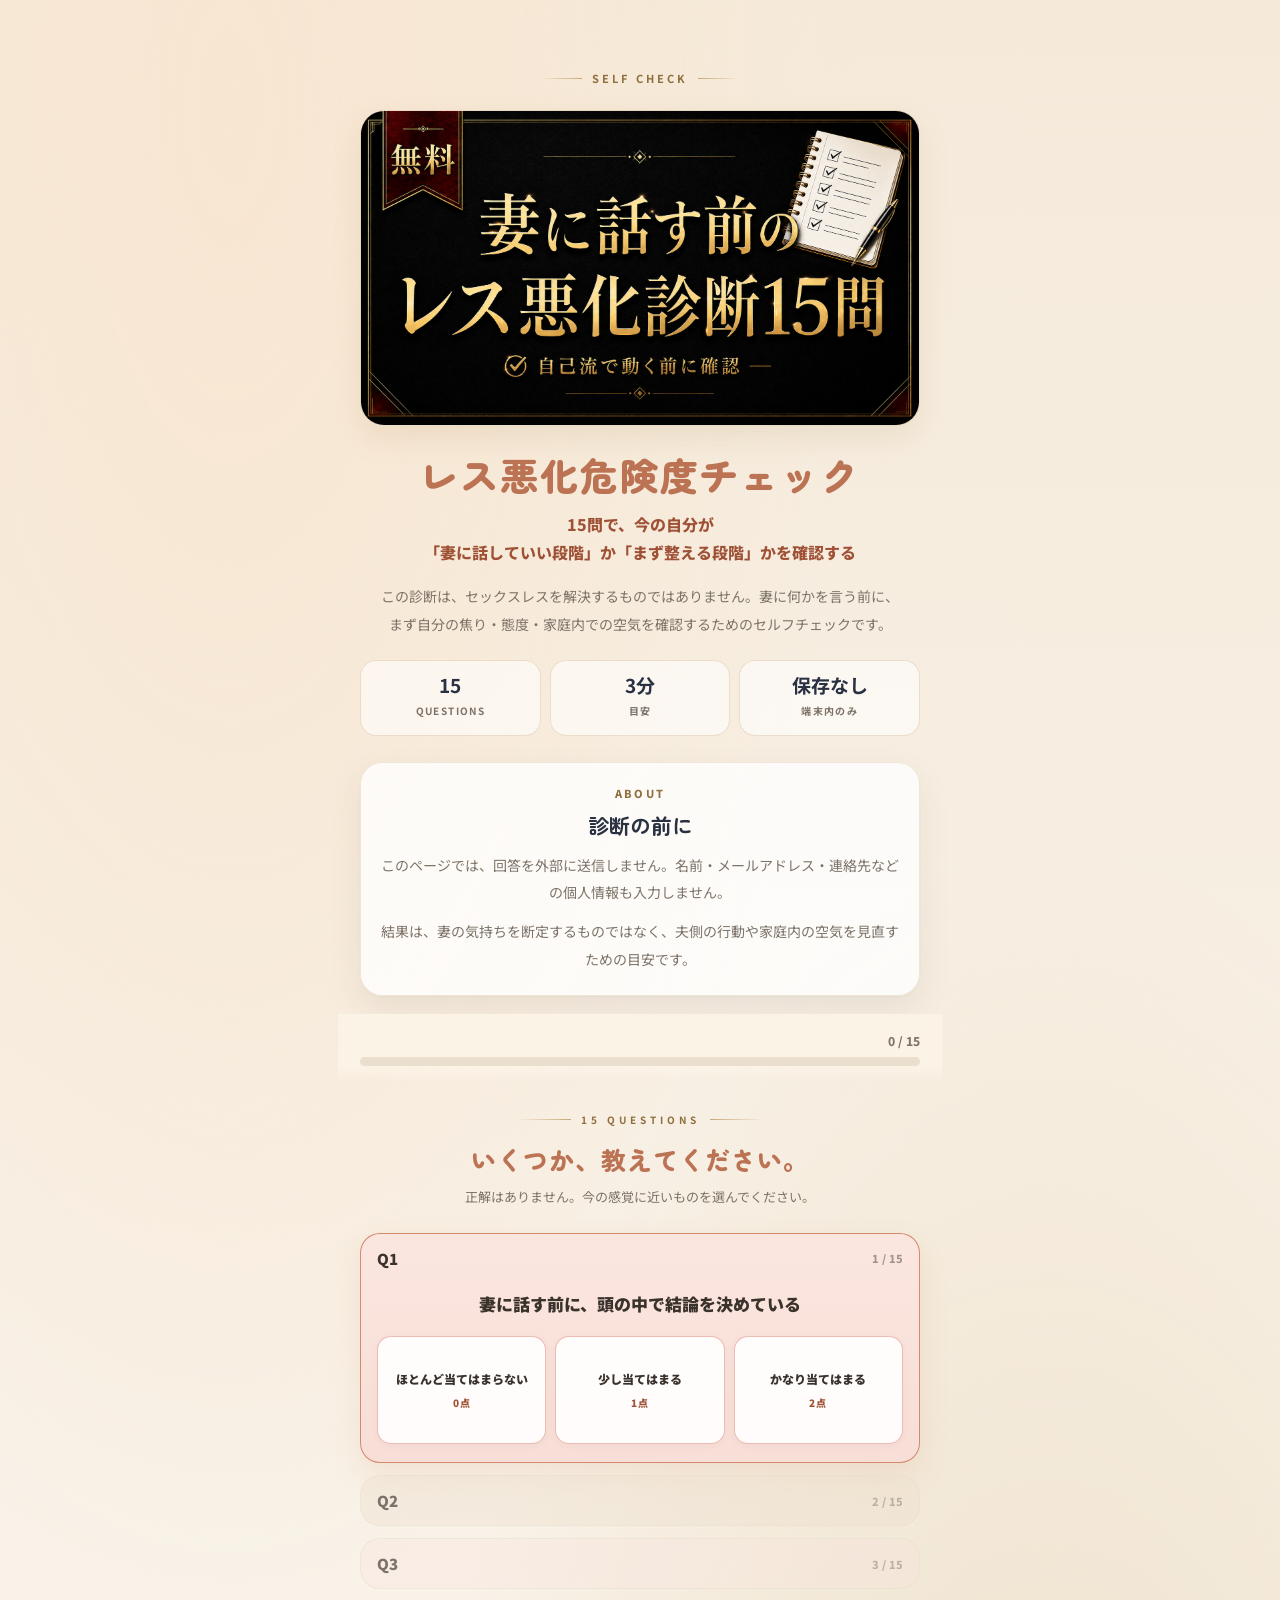
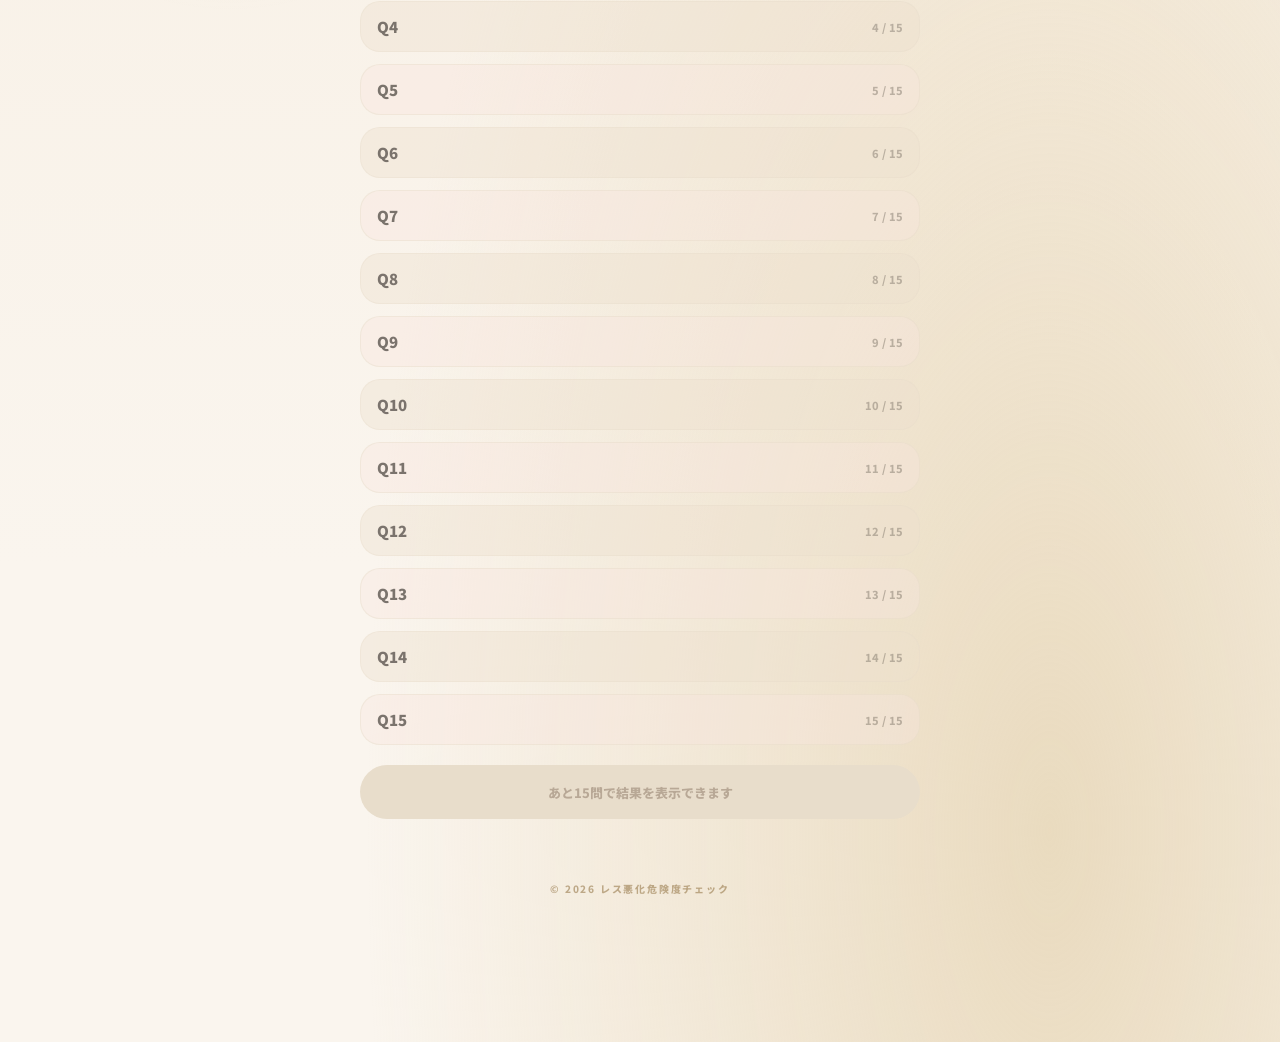
==== commit 53aea4b9: "Update risk check eyecatch image" ====
--- a/risk-check/index.html
+++ b/risk-check/index.html
@@ -8,8 +8,8 @@
   <link rel="preconnect" href="https://fonts.googleapis.com">
   <link rel="preconnect" href="https://fonts.gstatic.com" crossorigin>
   <link href="https://fonts.googleapis.com/css2?family=Noto+Sans+JP:wght@400;500;700;800;900&family=Zen+Maru+Gothic:wght@500;700;900&display=swap" rel="stylesheet">
-  <link rel="stylesheet" href="style.css?v=20260508-6">
-  <script defer src="script.js?v=20260508-6"></script>
+  <link rel="stylesheet" href="style.css?v=20260508-7">
+  <script defer src="script.js?v=20260508-7"></script>
 </head>
 <body>
   <div class="page-bg">
@@ -22,7 +22,7 @@
         </div>
 
         <div class="hero-visual">
-          <img src="less_checklist.png" alt="レス悪化診断15問のアイキャッチ">
+          <img src="less_checklist15.png" alt="妻に話す前のレス悪化診断15問">
         </div>
 
         <div class="hero-copy">
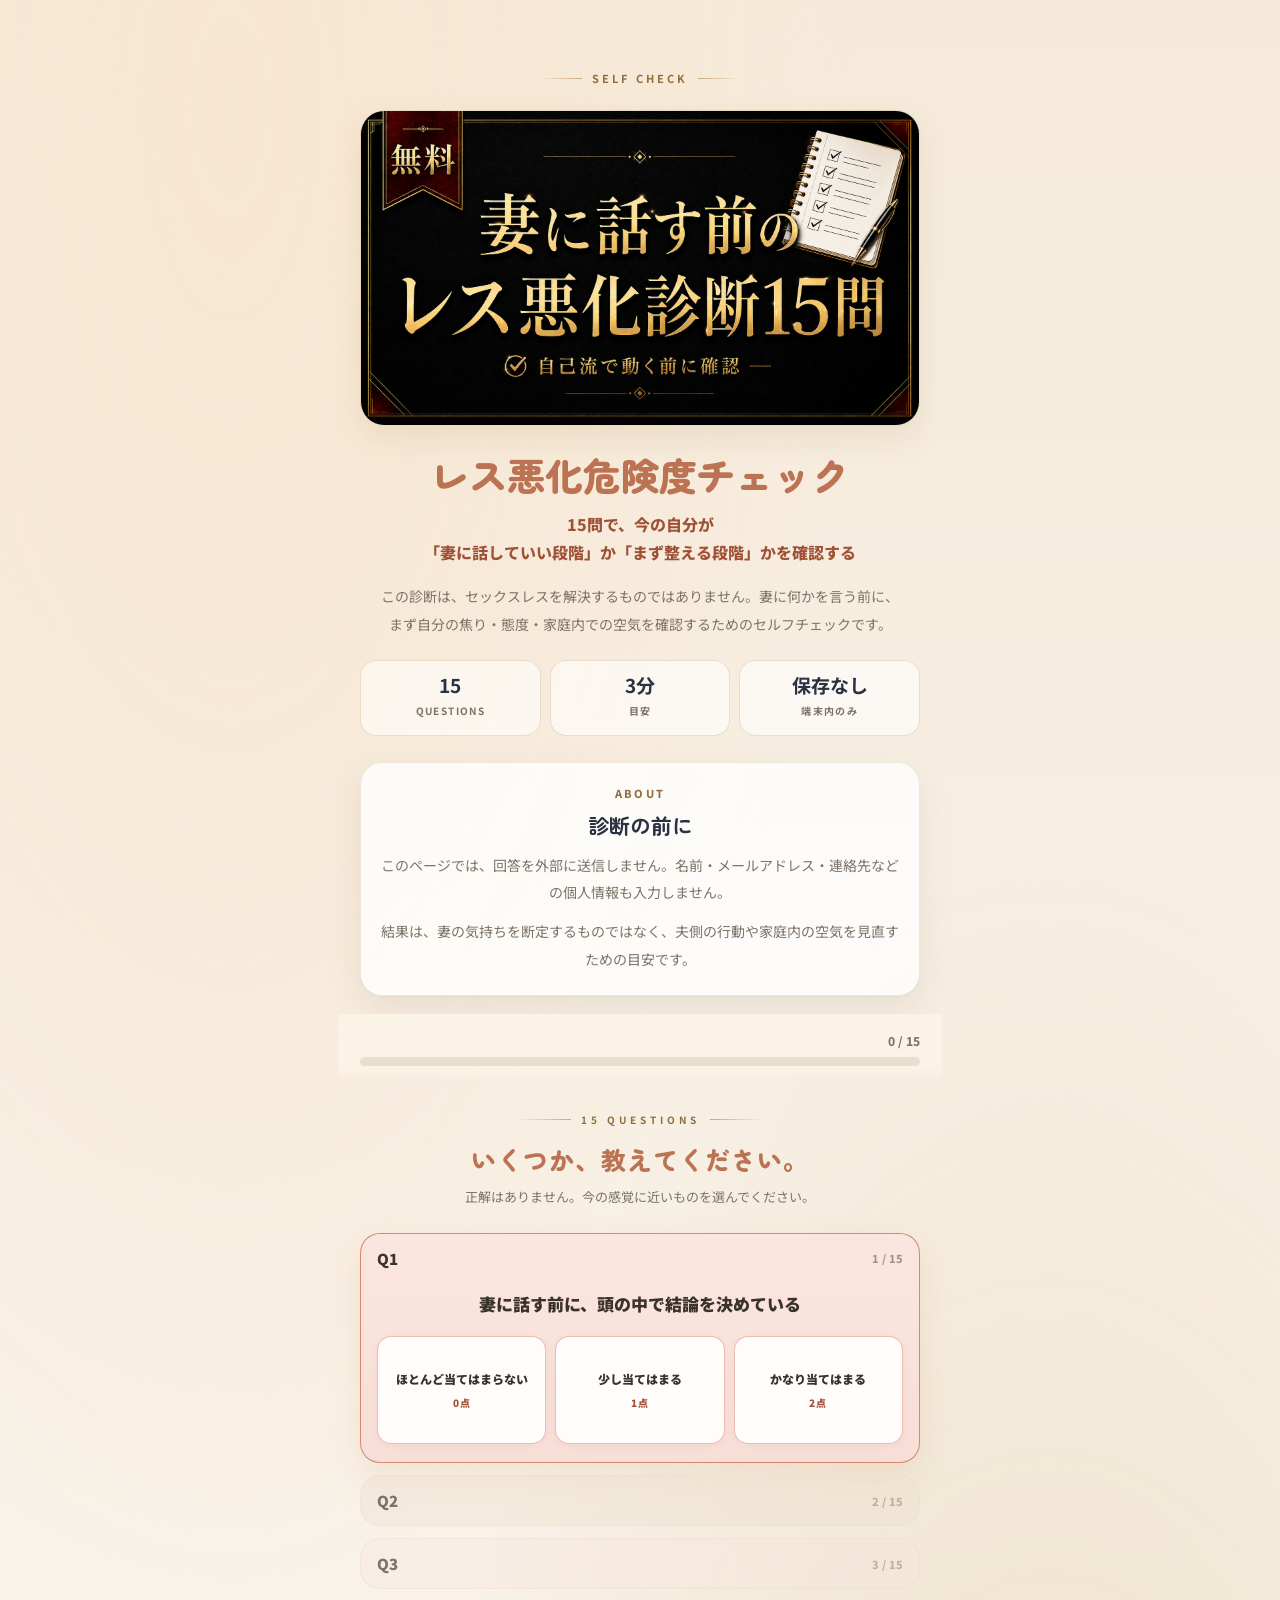
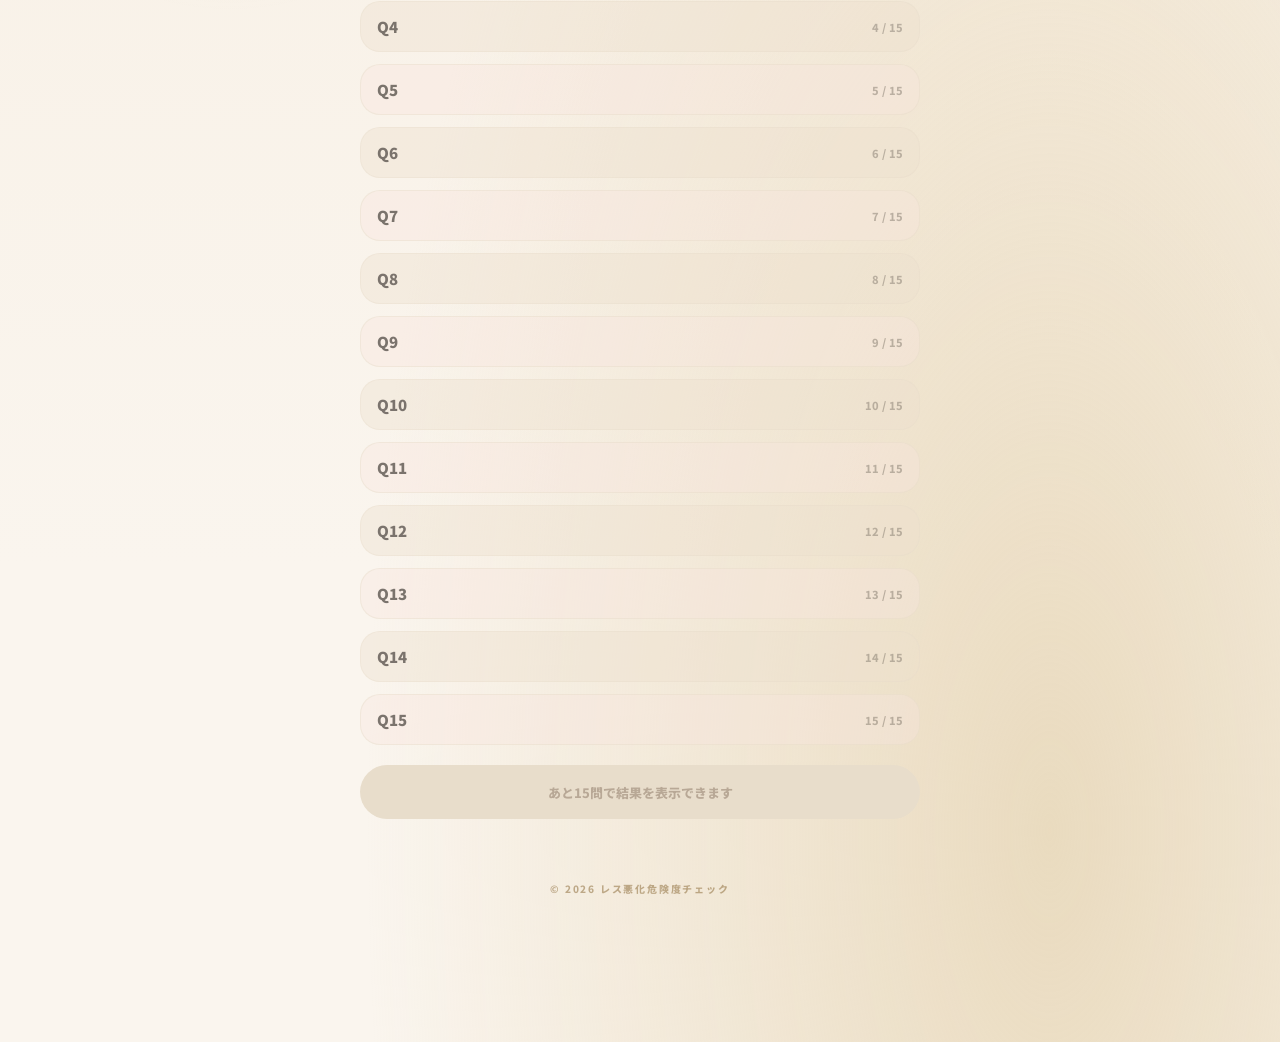
==== commit bb93191f: "Fix hero title wrapping on mobile" ====
--- a/risk-check/index.html
+++ b/risk-check/index.html
@@ -8,8 +8,8 @@
   <link rel="preconnect" href="https://fonts.googleapis.com">
   <link rel="preconnect" href="https://fonts.gstatic.com" crossorigin>
   <link href="https://fonts.googleapis.com/css2?family=Noto+Sans+JP:wght@400;500;700;800;900&family=Zen+Maru+Gothic:wght@500;700;900&display=swap" rel="stylesheet">
-  <link rel="stylesheet" href="style.css?v=20260508-7">
-  <script defer src="script.js?v=20260508-7"></script>
+  <link rel="stylesheet" href="style.css?v=20260515-1">
+  <script defer src="script.js?v=20260515-1"></script>
 </head>
 <body>
   <div class="page-bg">
@@ -122,7 +122,7 @@
           <h2 id="note-heading">詳しい読み解きと、次にやることを確認する</h2>
           <p>この診断では、大まかな危険度まで確認できます。ただし、点数だけでは「何をやめるべきか」「どこから整えるべきか」までは分かりません。</p>
           <p>note有料部分では、点数別の詳しい解説と、夫側がまず整える5つの土台を解説しています。</p>
-          <a class="primary-button note-button" href="TODO_NOTE_URL">noteで詳しい解説を読む</a>
+          <a class="primary-button note-button" href="https://note.com/yasuyasu_02/n/n2ad7b9c1fb10">noteで詳しい解説を読む</a>
         </section>
 
         <footer class="mini-footer">
--- a/risk-check/style.css
+++ b/risk-check/style.css
@@ -132,10 +132,11 @@
   margin: 8px 0 12px;
   color: #bc7354;
   font-family: "Zen Maru Gothic", "Noto Sans JP", sans-serif;
-  font-size: 34px;
+  font-size: clamp(27px, 7.4vw, 34px);
   line-height: 1.2;
   font-weight: 900;
-  letter-spacing: 2px;
+  letter-spacing: 0;
+  white-space: nowrap;
 }
 
 .lead {
@@ -772,7 +773,7 @@
   }
 
   .hero-copy h1 {
-    font-size: 30px;
+    font-size: 26px;
   }
 
   .lead {
